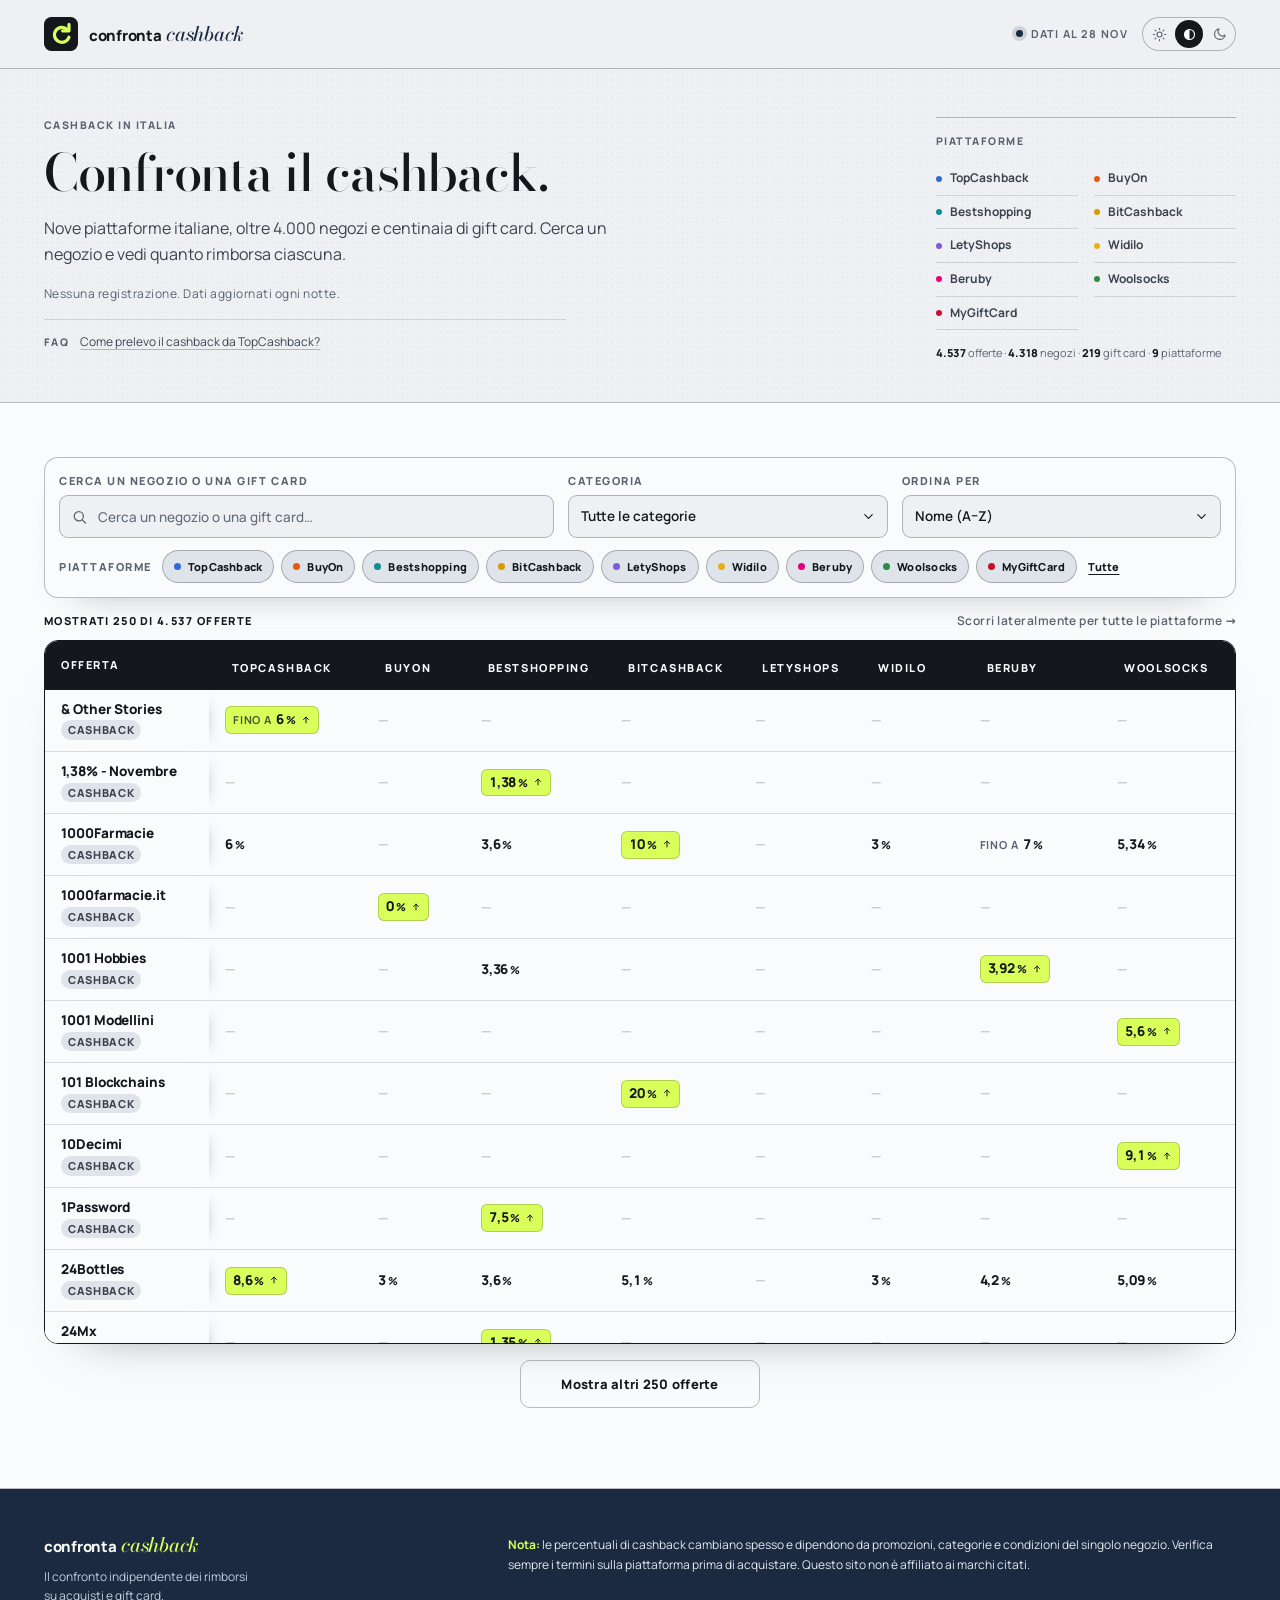
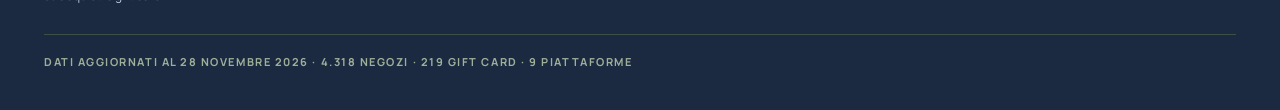
==== index.html @ 0b1a6384 "data 2026-11-28T02:37:10Z" ====
<!DOCTYPE html>
<html lang="it" data-type="software" data-motion="on">
<head>
  <meta charset="UTF-8" />
  <meta name="viewport" content="width=device-width, initial-scale=1" />
  <title>ConfrontaCashback — Confronta il cashback</title>
  <meta name="description" content="Confronta il cashback su acquisti e gift card tra 9 piattaforme italiane: oltre 4.000 negozi, dati aggiornati ogni notte." />
  <meta name="page-type" content="software" />
  <meta name="site-kind" content="software" />
  <meta name="theme-color" content="#eef0f4" media="(prefers-color-scheme: light)" />
  <meta name="theme-color" content="#0e1216" media="(prefers-color-scheme: dark)" />
  <link rel="icon" href="favicon.svg" type="image/svg+xml" />
  <link rel="preload" href="fonts/bodoni-normal-latin.woff2" as="font" type="font/woff2" crossorigin />
  <link rel="preload" href="fonts/manrope-latin.woff2" as="font" type="font/woff2" crossorigin />
  <script src="theme.js?v=20261122"></script>
  <link rel="stylesheet" href="style.css?v=20261124f" />
</head>
<body>
  <a class="skip" href="#tabella">Salta alla tabella</a>

  <header class="topbar" id="topbar">
    <div class="wrap topbar-inner">
      <a class="brand" href="./" aria-label="ConfrontaCashback, home">
        <span class="brand-mark" aria-hidden="true">
          <svg viewBox="0 0 64 64" fill="none">
            <rect width="64" height="64" rx="14" fill="currentColor"/>
            <path d="M44 24a14 14 0 1 0 3 14" stroke="#D9FF5A" stroke-width="6" stroke-linecap="round"/>
            <path d="M47 14v12H35" stroke="#D9FF5A" stroke-width="6" stroke-linecap="round" stroke-linejoin="round"/>
          </svg>
        </span>
        <span class="brand-text"><span>confronta</span><strong>cashback</strong></span>
      </a>
      <div class="topbar-right">
        <p class="topbar-meta"><span class="live-dot" aria-hidden="true"></span><span id="updated">dati live</span></p>
        <div class="theme-switch" role="group" aria-label="Tema">
          <button type="button" class="theme-btn" data-theme-choice="light" aria-label="Tema chiaro" aria-pressed="false" title="Tema chiaro">
            <svg viewBox="0 0 24 24" aria-hidden="true"><circle cx="12" cy="12" r="4" fill="none" stroke="currentColor" stroke-width="1.8"/><path d="M12 2v2M12 20v2M4.9 4.9l1.4 1.4M17.7 17.7l1.4 1.4M2 12h2M20 12h2M4.9 19.1l1.4-1.4M17.7 6.3l1.4-1.4" fill="none" stroke="currentColor" stroke-width="1.8" stroke-linecap="round"/></svg>
          </button>
          <button type="button" class="theme-btn" data-theme-choice="system" aria-label="Tema di sistema" aria-pressed="true" title="Segui il sistema">
            <svg viewBox="0 0 24 24" aria-hidden="true"><circle cx="12" cy="12" r="8" fill="none" stroke="currentColor" stroke-width="1.8"/><path d="M12 4a8 8 0 0 0 0 16z" fill="currentColor"/></svg>
          </button>
          <button type="button" class="theme-btn" data-theme-choice="dark" aria-label="Tema scuro" aria-pressed="false" title="Tema scuro">
            <svg viewBox="0 0 24 24" aria-hidden="true"><path d="M21 12.8A8.5 8.5 0 1 1 11.2 3a7 7 0 0 0 9.8 9.8z" fill="none" stroke="currentColor" stroke-width="1.8" stroke-linejoin="round"/></svg>
          </button>
        </div>
      </div>
    </div>
  </header>

  <main>
    <section class="hero hero-compact wrap">
      <div class="hero-copy">
        <p class="hero-kicker">Cashback in Italia</p>
        <h1>Confronta il cashback.</h1>
        <p class="lede">
          Nove piattaforme italiane, oltre 4.000 negozi e centinaia di gift card.
          Cerca un negozio e vedi quanto rimborsa ciascuna.
        </p>
        <p class="hero-note">Nessuna registrazione. Dati aggiornati ogni notte.</p>
        <p class="hero-faq">
          <a class="hero-faq-label" href="faq.html">FAQ</a>
          <a class="hero-faq-question" id="faq-question" href="faq.html#topcashback">Come prelevo il cashback da TopCashback?</a>
        </p>
      </div>

      <aside class="hero-platforms" aria-label="Piattaforme confrontate">
        <p class="hero-kicker">Piattaforme</p>
        <ul id="hero-platforms"></ul>
        <p class="hero-data" id="hero-data"></p>
      </aside>
    </section>

    <section class="table-section" id="tabella">
      <div class="wrap">
        <div class="toolbar" id="toolbar">
          <div class="field field-search">
            <label for="q">Cerca un negozio o una gift card</label>
            <div class="input-wrap">
              <svg viewBox="0 0 24 24" aria-hidden="true"><circle cx="11" cy="11" r="6.5" fill="none" stroke="currentColor" stroke-width="1.8"/><path d="M16 16l4.5 4.5" fill="none" stroke="currentColor" stroke-width="1.8" stroke-linecap="round"/></svg>
              <input id="q" type="search" placeholder="Cerca un negozio o una gift card…" autocomplete="off" spellcheck="false" />
            </div>
          </div>
          <div class="field">
            <label for="category">Categoria</label>
            <select id="category"><option value="">Tutte le categorie</option></select>
          </div>
          <div class="field">
            <label for="sort">Ordina per</label>
            <select id="sort">
              <option value="name">Nome (A–Z)</option>
              <option value="best-desc">Cashback più alto</option>
              <option value="best-asc">Cashback più basso</option>
              <option value="count">Più piattaforme</option>
            </select>
          </div>
          <div class="platforms">
            <span class="field-label">Piattaforme</span>
            <div id="platform-toggles" class="chips"></div>
          </div>
        </div>

        <div class="mobile-table-control" id="mobile-table-control" hidden>
          <p class="mobile-table-hint" id="mobile-table-hint">Cerca un negozio per vedere i risultati.</p>
          <button type="button" class="table-toggle" id="table-toggle" aria-expanded="false" aria-controls="table-panel">Mostra tutte le offerte</button>
        </div>

        <div class="result-bar">
          <p id="count" aria-live="polite"></p>
          <p class="result-hint" id="result-hint"><span class="click-hint">Clicca una percentuale per aprire l'offerta sulla piattaforma.</span><span class="scroll-hint">Scorri lateralmente per tutte le piattaforme →</span></p>
        </div>

        <div class="table-panel" id="table-panel">
          <table id="table">
            <caption class="sr-only">Confronto del cashback su acquisti e gift card</caption>
            <thead id="thead"></thead>
            <tbody id="tbody"></tbody>
          </table>
          <p id="empty" class="empty" hidden>Nessuna offerta trovata. Prova a cambiare ricerca o categoria.</p>
        </div>
        <div id="load-more-wrap" class="load-more-wrap" hidden>
          <button type="button" class="btn btn-ghost" id="load-more">Mostra altri</button>
        </div>
      </div>
    </section>
  </main>

  <footer class="site-footer">
    <div class="wrap footer-inner">
      <div class="footer-brand">
        <span class="brand-text"><span>confronta</span><strong>cashback</strong></span>
        <p>Il confronto indipendente dei rimborsi su acquisti e gift card.</p>
      </div>
      <p class="footer-note">
        <strong>Nota:</strong> le percentuali di cashback cambiano spesso e dipendono da promozioni,
        categorie e condizioni del singolo negozio. Verifica sempre i termini sulla piattaforma
        prima di acquistare. Questo sito non è affiliato ai marchi citati.
      </p>
      <p id="generated" class="footer-meta"></p>
    </div>
  </footer>

  <script src="data.js" onerror="window.__noDataJs=true"></script>
  <script src="app.js?v=20261124h"></script>
  <!-- Cloudflare Web Analytics --><script type='module' src='https://static.cloudflareinsights.com/beacon.min.js' data-cf-beacon='{"token": "85495067e95d4c76977c3bfecfad4ef0"}'></script><!-- End Cloudflare Web Analytics -->
</body>
</html>
---- style.css ----
/* ---------------------------------------------------------------
   ConfrontaCashback — "ledger" visual system
   Sage ledger paper, didone editorial serif, lime money signal.
   --------------------------------------------------------------- */

@font-face {
  font-family: "Bodoni Moda";
  font-style: normal;
  font-weight: 400 900;
  font-display: swap;
  src: url("fonts/bodoni-normal-latin.woff2") format("woff2");
  unicode-range: U+0000-00FF, U+0131, U+0152-0153, U+02BB-02BC, U+02C6, U+02DA,
    U+02DC, U+0304, U+0308, U+0329, U+2000-206F, U+20AC, U+2122, U+2191, U+2193,
    U+2212, U+2215, U+FEFF, U+FFFD;
}
@font-face {
  font-family: "Bodoni Moda";
  font-style: normal;
  font-weight: 400 900;
  font-display: swap;
  src: url("fonts/bodoni-normal-latin-ext.woff2") format("woff2");
  unicode-range: U+0100-02BA, U+02BD-02C5, U+02C7-02CC, U+02CE-02D7, U+02DD-02FF,
    U+0304, U+0308, U+0329, U+1D00-1DBF, U+1E00-1E9F, U+1EF2-1EFF, U+2020,
    U+20A0-20AB, U+20AD-20C4, U+2113, U+2C60-2C7F, U+A720-A7FF;
}
@font-face {
  font-family: "Bodoni Moda";
  font-style: italic;
  font-weight: 400 900;
  font-display: swap;
  src: url("fonts/bodoni-italic-latin.woff2") format("woff2");
  unicode-range: U+0000-00FF, U+0131, U+0152-0153, U+02BB-02BC, U+02C6, U+02DA,
    U+02DC, U+0304, U+0308, U+0329, U+2000-206F, U+20AC, U+2122, U+2191, U+2193,
    U+2212, U+2215, U+FEFF, U+FFFD;
}
@font-face {
  font-family: "Bodoni Moda";
  font-style: italic;
  font-weight: 400 900;
  font-display: swap;
  src: url("fonts/bodoni-italic-latin-ext.woff2") format("woff2");
  unicode-range: U+0100-02BA, U+02BD-02C5, U+02C7-02CC, U+02CE-02D7, U+02DD-02FF,
    U+0304, U+0308, U+0329, U+1D00-1DBF, U+1E00-1E9F, U+1EF2-1EFF, U+2020,
    U+20A0-20AB, U+20AD-20C4, U+2113, U+2C60-2C7F, U+A720-A7FF;
}
@font-face {
  font-family: "Manrope";
  font-style: normal;
  font-weight: 400 800;
  font-display: swap;
  src: url("fonts/manrope-latin.woff2") format("woff2");
  unicode-range: U+0000-00FF, U+0131, U+0152-0153, U+02BB-02BC, U+02C6, U+02DA,
    U+02DC, U+0304, U+0308, U+0329, U+2000-206F, U+20AC, U+2122, U+2191, U+2193,
    U+2212, U+2215, U+FEFF, U+FFFD;
}
@font-face {
  font-family: "Manrope";
  font-style: normal;
  font-weight: 400 800;
  font-display: swap;
  src: url("fonts/manrope-latin-ext.woff2") format("woff2");
  unicode-range: U+0100-02BA, U+02BD-02C5, U+02C7-02CC, U+02CE-02D7, U+02DD-02FF,
    U+0304, U+0308, U+0329, U+1D00-1DBF, U+1E00-1E9F, U+1EF2-1EFF, U+2020,
    U+20A0-20AB, U+20AD-20C4, U+2113, U+2C60-2C7F, U+A720-A7FF;
}

:root {
  color-scheme: light;
  --paper: #eef0f4;
  --paper-2: #fafbfd;
  --paper-3: #dfe3ea;
  --ink: #14171c;
  --ink-2: #3d434d;
  --muted: #5b626e;
  --line: rgba(20, 23, 28, 0.14);
  --line-strong: rgba(20, 23, 28, 0.28);
  --deep: #1b2a41;
  --lime: #d9ff5a;
  --on-lime: #14171c;
  --radius: 14px;
  --header-h: 68px;
  --shadow-soft: 0 1px 0 rgba(20, 23, 28, 0.04), 0 18px 40px -28px rgba(20, 23, 28, 0.5);
  --sans: "Manrope", ui-sans-serif, system-ui, -apple-system, "Segoe UI", sans-serif;
  --serif: "Bodoni Moda", ui-serif, Georgia, "Times New Roman", serif;
  --topbar-bg: #eef0f4;
  --toolbar-bg: rgba(250, 251, 253, 0.94);
  --footer-bg: #1b2a41;
  --footer-ink: #f7faf1;
  --thead-bg: #14171c;
  --thead-ink: #fafbfd;
  --btn-bg: #14171c;
  --btn-ink: #fafbfd;
  --btn-hover-bg: #123d2c;
  --active-bg: #14171c;
  --active-ink: #fafbfd;
  --row-hover: #f1f4f9;
  --input-focus-bg: #ffffff;
  --placeholder: #646b78;
  --scroll-thumb: rgba(20, 23, 28, 0.38);
  --dot-a: rgba(20, 23, 28, 0.05);
  --dot-b: rgba(255, 255, 255, 0.5);
  --none: rgba(20, 23, 28, 0.22);
  --panel-border: #14171c;
  --brand-mark-bg: #14171c;
  --select-arrow: url("data:image/svg+xml,%3Csvg xmlns='http://www.w3.org/2000/svg' viewBox='0 0 24 24' fill='none' stroke='%2314171c' stroke-width='1.8' stroke-linecap='round' stroke-linejoin='round'%3E%3Cpath d='M6 9l6 6 6-6'/%3E%3C/svg%3E");
}

[data-theme="dark"] {
  color-scheme: dark;
  --paper: #0e1216;
  --paper-2: #151a1f;
  --paper-3: #1c232a;
  --ink: #e9eef5;
  --ink-2: #c2cad5;
  --muted: #98a2b0;
  --line: rgba(233, 238, 245, 0.14);
  --line-strong: rgba(233, 238, 245, 0.26);
  --deep: #e9eef5;
  --shadow-soft: 0 1px 0 rgba(0, 0, 0, 0.25), 0 18px 40px -28px rgba(0, 0, 0, 0.85);
  --topbar-bg: #0e1216;
  --toolbar-bg: rgba(21, 26, 31, 0.94);
  --footer-bg: #090c0f;
  --footer-ink: #eef2f7;
  --thead-bg: #090d11;
  --thead-ink: #e9eef5;
  --btn-bg: #d9ff5a;
  --btn-ink: #14171c;
  --btn-hover-bg: #c9f23a;
  --active-bg: #2a343f;
  --active-ink: #e9eef5;
  --row-hover: #1d242b;
  --input-focus-bg: #11161b;
  --placeholder: #8b95a5;
  --scroll-thumb: rgba(233, 238, 245, 0.35);
  --dot-a: rgba(233, 238, 245, 0.045);
  --dot-b: rgba(255, 255, 255, 0.015);
  --none: rgba(233, 238, 245, 0.22);
  --panel-border: rgba(233, 238, 245, 0.22);
  --brand-mark-bg: #202a35;
  --select-arrow: url("data:image/svg+xml,%3Csvg xmlns='http://www.w3.org/2000/svg' viewBox='0 0 24 24' fill='none' stroke='%23e9eef5' stroke-width='1.8' stroke-linecap='round' stroke-linejoin='round'%3E%3Cpath d='M6 9l6 6 6-6'/%3E%3C/svg%3E");
}

*,
*::before,
*::after { box-sizing: border-box; }

html {
  scroll-behavior: smooth;
  text-size-adjust: 100%;
  -webkit-text-size-adjust: 100%;
}

body {
  margin: 0;
  font-family: var(--sans);
  font-size: 15px;
  line-height: 1.55;
  color: var(--ink);
  background-color: var(--paper);
  background-image:
    radial-gradient(var(--dot-a) 0.6px, transparent 0.7px),
    radial-gradient(var(--dot-b) 0.6px, transparent 0.7px);
  background-size: 5px 5px, 7px 7px;
  background-position: 0 0, 3px 3px;
  -webkit-font-smoothing: antialiased;
}

h1, h2, h3 { margin: 0; font-weight: 600; }
p { margin: 0; }
a { color: inherit; }
button, input, select { font: inherit; }
a, button, input, select, label { touch-action: manipulation; }

.wrap { width: 100%; max-width: 1240px; margin: 0 auto; padding: 0 24px; }

.sr-only {
  position: absolute; width: 1px; height: 1px; padding: 0; margin: -1px;
  overflow: hidden; clip: rect(0, 0, 0, 0); white-space: nowrap; border: 0;
}

::selection { background: var(--lime); color: var(--ink); }

:focus-visible {
  outline: 2px solid var(--ink);
  outline-offset: 3px;
}

.skip {
  position: fixed; top: 10px; left: 10px; z-index: 200;
  transform: translateY(-160%);
  background: var(--ink); color: var(--paper-2);
  padding: 10px 16px; border-radius: 8px;
  font-size: 13px; font-weight: 700; text-decoration: none;
  transition: transform 160ms ease-out;
}
.skip:focus { transform: translateY(0); }

/* ------------------------------- topbar ------------------------------- */

.topbar {
  position: sticky; top: 0; z-index: 60;
  background: var(--topbar-bg);
  border-bottom: 1px solid var(--line-strong);
  transition: box-shadow 220ms ease-out;
}
.topbar.is-stuck { box-shadow: 0 14px 34px -26px rgba(0, 0, 0, 0.55); }

.topbar-inner {
  display: flex; align-items: center; justify-content: space-between;
  gap: 24px; height: var(--header-h);
}

.brand { display: inline-flex; align-items: center; gap: 11px; text-decoration: none; }
.brand-mark { width: 34px; height: 34px; color: var(--brand-mark-bg); flex: none; }
.brand-mark svg { display: block; width: 100%; height: 100%; }
.brand-text {
  display: inline-flex; align-items: baseline; gap: 5px;
  line-height: 1; letter-spacing: -0.02em;
}
.brand-text span { font-size: 15px; font-weight: 800; }
.brand-text strong { font-family: var(--serif); font-size: 20px; font-weight: 500; font-style: italic; color: var(--deep); }

.topbar-right { display: flex; align-items: center; gap: 14px; }

.topbar-meta {
  display: inline-flex; align-items: center; gap: 8px;
  font-size: 11px; font-weight: 700; letter-spacing: 0.12em; text-transform: uppercase;
  color: var(--muted); white-space: nowrap;
}
.live-dot {
  width: 7px; height: 7px; border-radius: 50%;
  background: var(--deep);
  box-shadow: 0 0 0 4px var(--line);
}

.theme-switch {
  display: inline-flex; gap: 2px; padding: 2px;
  background: var(--paper);
  border: 1px solid var(--line-strong);
  border-radius: 999px;
}
.theme-btn {
  width: 28px; height: 28px; padding: 0;
  display: grid; place-items: center;
  border: 0; border-radius: 50%;
  background: transparent; color: var(--muted);
  cursor: pointer;
  transition: background-color 140ms ease-out, color 140ms ease-out;
}
.theme-btn svg { width: 15px; height: 15px; }
.theme-btn:hover { color: var(--ink); }
.theme-btn.is-active { background: var(--active-bg); color: var(--active-ink); }
.theme-btn:focus-visible { outline: 2px solid var(--ink); outline-offset: 2px; }

/* -------------------------------- hero -------------------------------- */

.hero {
  display: grid; grid-template-columns: minmax(0, 1.18fr) minmax(0, 0.82fr);
  gap: 56px; align-items: start;
  padding-top: 78px; padding-bottom: 54px;
}

.hero-copy > * { animation: rise 700ms cubic-bezier(0.16, 1, 0.3, 1) both; }
.hero-copy > *:nth-child(2) { animation-delay: 70ms; }
.hero-copy > *:nth-child(3) { animation-delay: 140ms; }
.hero-copy > *:nth-child(4) { animation-delay: 210ms; }

.hero h1 {
  font-family: var(--serif);
  font-size: clamp(42px, 5vw, 72px);
  font-weight: 500;
  font-variation-settings: "opsz" 96;
  line-height: 0.96;
  letter-spacing: -0.03em;
  text-wrap: balance;
}
.h1-accent {
  color: var(--on-lime);
  background: linear-gradient(transparent 64%, var(--lime) 64%, var(--lime) 94%, transparent 94%);
  padding: 0 0.05em;
}
[data-theme="dark"] .h1-accent {
  background: none;
  color: var(--lime);
  padding: 0;
}

.lede {
  max-width: 54ch; margin-top: 26px;
  font-size: 17px; line-height: 1.6; color: var(--ink-2);
}

.hero-actions { display: flex; flex-wrap: wrap; gap: 12px; margin-top: 30px; }

.btn {
  display: inline-flex; align-items: center; justify-content: center; gap: 10px;
  height: 48px; padding: 0 22px; border-radius: 10px;
  border: 1px solid transparent;
  font-size: 13px; font-weight: 800; letter-spacing: 0.02em;
  text-decoration: none; cursor: pointer;
  transition: transform 160ms ease-out, background-color 160ms ease-out,
    border-color 160ms ease-out, box-shadow 160ms ease-out;
}
.btn svg { width: 18px; height: 18px; }
.btn-primary {
  background: var(--btn-bg); color: var(--btn-ink); border-color: var(--btn-bg);
  box-shadow: 0 10px 24px -16px rgba(0, 0, 0, 0.5);
}
.btn-primary:hover { background: var(--btn-hover-bg); border-color: var(--btn-hover-bg); transform: translateY(-1px); }
.btn-ghost { background: transparent; color: var(--ink); border-color: var(--line-strong); }
.btn-ghost:hover { background: var(--paper-2); border-color: var(--ink); }

.hero-note {
  margin-top: 18px; font-size: 12px; letter-spacing: 0.04em;
  color: var(--muted);
}
/* receipt */
.receipt {
  position: relative;
  justify-self: end;
  width: 100%; max-width: 430px;
  padding: 22px 22px 18px;
  background: var(--paper-2);
  border: 1px solid var(--ink);
  border-radius: 3px;
  box-shadow: 12px 14px 0 rgba(27, 42, 65, 0.10), var(--shadow-soft);
  transform: rotate(-1.3deg);
  transition: transform 420ms cubic-bezier(0.16, 1, 0.3, 1), box-shadow 420ms ease-out;
  animation: rise 700ms 260ms cubic-bezier(0.16, 1, 0.3, 1) both;
}
.receipt:hover { transform: rotate(0deg); box-shadow: 12px 14px 0 rgba(27, 42, 65, 0.07), var(--shadow-soft); }
.receipt::before,
.receipt::after {
  content: ""; position: absolute; bottom: 46px; width: 13px; height: 13px;
  background: var(--paper); border: 1px solid var(--ink); border-radius: 50%;
}
.receipt::before { left: -7px; }
.receipt::after { right: -7px; }

.receipt-top {
  display: flex; justify-content: space-between; gap: 12px;
  padding-bottom: 10px; margin-bottom: 4px;
  border-bottom: 2px solid var(--ink);
  font-size: 11px; font-weight: 800; letter-spacing: 0.17em; text-transform: uppercase;
  color: var(--ink-2);
}

.top-offers { list-style: none; margin: 0; padding: 0; }
.top-offers li {
  display: grid; grid-template-columns: 24px minmax(0, 1fr) auto;
  align-items: center; gap: 10px;
  padding: 11px 0;
  border-bottom: 1px dashed var(--line-strong);
}
.top-offers li:last-child { border-bottom: 0; }
.off-rank {
  font-family: var(--serif); font-style: italic; font-size: 16px;
  color: var(--deep); line-height: 1;
}
.off-name {
  display: block; font-size: 13px; font-weight: 800; line-height: 1.25;
  overflow: hidden; text-overflow: ellipsis; white-space: nowrap;
}
.off-platform {
  display: flex; align-items: center; gap: 5px; margin-top: 2px;
  font-size: 11px; font-weight: 700; letter-spacing: 0.1em; text-transform: uppercase;
  color: var(--muted);
}
.off-platform .pdot { width: 6px; height: 6px; }
.off-rate {
  display: block; justify-self: end; text-align: right;
  font-family: var(--serif); font-size: 27px; font-weight: 500;
  line-height: 1; letter-spacing: -0.02em; white-space: nowrap;
  font-variant-numeric: tabular-nums;
}
.off-rate .off-up {
  display: block; margin-bottom: 2px;
  font-family: var(--sans); font-size: 11px; font-weight: 800;
  letter-spacing: 0.12em; text-transform: uppercase; color: var(--muted);
}
.top-offers li:first-child .off-rate {
  background: var(--lime); color: var(--on-lime);
  padding: 3px 8px 4px; border-radius: 5px;
  box-shadow: inset 0 0 0 1px rgba(20, 23, 28, 0.16);
}

.receipt-foot {
  display: flex; justify-content: space-between; gap: 10px;
  margin-top: 8px; padding-top: 11px;
  border-top: 1px dashed var(--line-strong);
  font-size: 11px; font-weight: 700; letter-spacing: 0.12em; text-transform: uppercase;
  color: var(--muted);
}

/* ------------------------------- ticker ------------------------------- */

.ticker {
  overflow: hidden;
  border-top: 1px solid var(--on-lime);
  border-bottom: 1px solid var(--on-lime);
  background: var(--lime);
  color: var(--on-lime);
}
.ticker-track {
  display: flex; align-items: center; width: max-content;
  padding: 9px 0;
  animation: ticker 58s linear infinite;
}
.ticker:hover .ticker-track { animation-play-state: paused; }
.tick {
  display: inline-flex; align-items: baseline; gap: 7px;
  padding: 0 22px;
  font-size: 11px; font-weight: 800; letter-spacing: 0.09em; text-transform: uppercase;
  white-space: nowrap;
}
.tick::after {
  content: ""; width: 5px; height: 5px; margin-left: 22px;
  background: var(--on-lime); transform: rotate(45deg) translateY(-1px);
}
.tick b { font-family: var(--serif); font-size: 14px; font-weight: 600; letter-spacing: 0; text-transform: none; }

/* -------------------------------- stats ------------------------------- */

.stats {
  display: grid; grid-template-columns: repeat(4, minmax(0, 1fr));
  margin-top: 0; padding-top: 26px; padding-bottom: 26px;
}
.stat { padding: 0 26px; border-left: 1px solid var(--line-strong); }
.stat:first-child { padding-left: 0; border-left: 0; }
.stat b {
  display: block;
  font-family: var(--serif); font-size: clamp(32px, 3.4vw, 46px);
  font-weight: 450; line-height: 1; letter-spacing: -0.03em;
  font-variant-numeric: tabular-nums;
}
.stat span {
  display: block; margin-top: 7px;
  font-size: 11px; font-weight: 800; letter-spacing: 0.14em; text-transform: uppercase;
  color: var(--muted);
}

/* --------------------------------- how -------------------------------- */

.how {
  padding-top: 44px; padding-bottom: 74px;
  border-top: 1px solid var(--ink);
}
.steps {
  list-style: none; margin: 0; padding: 0;
  display: grid; grid-template-columns: repeat(3, minmax(0, 1fr)); gap: 34px;
}
.steps li { padding-top: 18px; border-top: 1px solid var(--line-strong); }
.step-num {
  display: block; margin-bottom: 14px;
  font-family: var(--serif); font-style: italic; font-size: 38px;
  font-weight: 400; line-height: 1; color: var(--deep);
  font-variant-numeric: tabular-nums;
}
.steps h3 { font-size: 17px; font-weight: 800; letter-spacing: -0.01em; }
.steps p { margin-top: 6px; max-width: 34ch; font-size: 13.5px; color: var(--muted); }

/* ----------------------------- table section -------------------------- */

.table-section {
  padding: 54px 0 80px;
  background: var(--paper-2);
  border-top: 1px solid var(--line-strong);
  border-bottom: 1px solid var(--line-strong);
}

.giftcard-note {
  margin: 0 0 16px;
  padding: 11px 14px;
  background: var(--paper-3);
  border: 1px solid var(--line-strong);
  border-radius: 10px;
  font-size: 12px; line-height: 1.55; color: var(--ink-2);
}
.giftcard-note strong { color: var(--ink); }

/* toolbar */
.toolbar {
  display: grid;
  grid-template-columns: minmax(0, 1.55fr) minmax(0, 1fr) minmax(0, 1fr);
  grid-template-areas:
    "search category sort"
    "platforms platforms platforms";
  gap: 12px 14px;
  padding: 14px;
  background: var(--toolbar-bg);
  border: 1px solid var(--line-strong);
  border-radius: var(--radius);
  box-shadow: 0 18px 40px -32px rgba(0, 0, 0, 0.45);
}

.field { display: flex; flex-direction: column; gap: 6px; min-width: 0; }
.field-search { grid-area: search; }
.field:nth-of-type(2) { grid-area: category; }
.field:nth-of-type(3) { grid-area: sort; }
.field label,
.field-label {
  font-size: 11px; font-weight: 800; letter-spacing: 0.14em; text-transform: uppercase;
  color: var(--muted);
}

.input-wrap { position: relative; }
.input-wrap svg {
  position: absolute; left: 12px; top: 50%; transform: translateY(-50%);
  width: 17px; height: 17px; color: var(--muted); pointer-events: none;
}
.field .input-wrap input { padding-left: 38px; }

.field input,
.field select {
  width: 100%; height: 43px; padding: 0 12px;
  color: var(--ink);
  background: var(--paper);
  border: 1px solid var(--line-strong);
  border-radius: 9px;
  font-size: 13.5px; font-weight: 600;
  transition: border-color 140ms ease-out, box-shadow 140ms ease-out, background-color 140ms ease-out;
}
.field input::placeholder { color: var(--placeholder); font-weight: 500; }
.field input:hover,
.field select:hover { border-color: var(--ink); }
.field input:focus,
.field select:focus {
  outline: none; border-color: var(--ink); background: var(--input-focus-bg);
  box-shadow: 0 0 0 3px var(--lime);
}
.field select {
  appearance: none;
  background-image: var(--select-arrow);
  background-repeat: no-repeat;
  background-position: right 11px center;
  background-size: 15px;
  padding-right: 33px;
  cursor: pointer;
}

.platforms {
  grid-area: platforms;
  display: flex; align-items: center; flex-wrap: wrap; gap: 10px;
  min-width: 0;
}
.chips { display: flex; flex-wrap: wrap; gap: 7px; }
.chip {
  display: inline-flex; align-items: center; gap: 7px;
  padding: 7px 11px;
  border: 1px solid var(--line-strong); border-radius: 999px;
  background: transparent; color: var(--muted);
  font-size: 11px; font-weight: 800; letter-spacing: 0.02em;
  cursor: pointer; user-select: none;
  transition: background-color 140ms ease-out, color 140ms ease-out,
    border-color 140ms ease-out, opacity 140ms ease-out;
}
.chip input { position: absolute; opacity: 0; pointer-events: none; }
.chip .pdot { width: 7px; height: 7px; flex: none; }
.chip:hover { border-color: var(--ink); color: var(--ink); }
.chip:focus-within { outline: 2px solid var(--ink); outline-offset: 2px; }
.chip.is-off { opacity: 0.42; border-style: dashed; }
.chip.is-on { background: var(--active-bg); color: var(--active-ink); border-color: var(--active-bg); }

.pdot { display: inline-block; border-radius: 50%; background: var(--dot, var(--deep)); }

/* result bar */
.result-bar {
  display: flex; align-items: baseline; justify-content: space-between;
  gap: 18px; margin: 14px 0 9px;
  font-size: 11px; font-weight: 800; letter-spacing: 0.12em; text-transform: uppercase;
  color: var(--muted);
}
.result-bar #count { color: var(--ink); }
.result-hint { text-align: right; letter-spacing: 0.04em; text-transform: none; font-weight: 600; font-size: 12px; }

/* table panel */
.table-panel {
  max-height: calc(100vh - 196px);
  overflow: auto;
  background: var(--paper-2);
  border: 1px solid var(--panel-border);
  border-radius: var(--radius);
  box-shadow: 0 22px 50px -40px rgba(0, 0, 0, 0.55);
  scrollbar-width: thin;
  scrollbar-color: var(--scroll-thumb) transparent;
}
.table-panel::-webkit-scrollbar { width: 10px; height: 10px; }
.table-panel::-webkit-scrollbar-thumb {
  background: var(--scroll-thumb); border-radius: 999px;
  border: 2px solid var(--paper-2);
}
.table-panel::-webkit-scrollbar-track { background: transparent; }

table {
  width: 100%; min-width: 840px;
  border-collapse: separate; border-spacing: 0;
  font-size: 13.5px;
}

thead th {
  position: sticky; top: 0; z-index: 10;
  padding: 13px 16px;
  background: var(--thead-bg); color: var(--thead-ink);
  text-align: left; white-space: nowrap;
  font-size: 11px; font-weight: 800; letter-spacing: 0.14em; text-transform: uppercase;
  border-bottom: 1px solid var(--thead-bg);
}
thead th:first-child { width: 31%; }
thead th.platform a {
  display: inline-flex; align-items: center; gap: 7px;
  color: var(--thead-ink); text-decoration: none;
}
thead th.platform a:hover { text-decoration: underline; text-underline-offset: 3px; }

tbody td {
  padding: 11px 16px;
  border-bottom: 1px solid var(--line);
  vertical-align: middle;
}

.merchant-row { transition: background-color 120ms ease-out; }
.merchant-row:hover td { background: #f1f4f9; }

.m-name {
  display: block; font-size: 13.5px; font-weight: 800; letter-spacing: -0.005em;
  line-height: 1.25;
}
.m-meta { display: flex; align-items: center; flex-wrap: wrap; gap: 6px; margin-top: 3px; }
.m-cat { font-size: 11px; font-weight: 600; color: var(--muted); }
.kind-badge {
  display: inline-flex; align-items: center;
  padding: 2px 7px; border-radius: 999px;
  font-size: 11px; font-weight: 800; letter-spacing: 0.06em; text-transform: uppercase;
  line-height: 1.4;
}
.kind-purchase { background: var(--paper-3); color: var(--ink-2); }
.kind-gift { background: var(--lime); color: var(--on-lime); }

.group-row td {
  padding: 8px 16px;
  background: var(--paper-3);
  border-top: 1px solid var(--line-strong);
  border-bottom: 1px solid var(--line-strong);
  font-size: 11px; font-weight: 800; letter-spacing: 0.15em; text-transform: uppercase;
  color: var(--ink-2);
}
.group-name { display: inline-flex; align-items: center; gap: 8px; }
.group-name::before {
  content: ""; width: 6px; height: 6px; background: var(--deep);
  transform: rotate(45deg);
}
.group-count { float: right; color: var(--muted); letter-spacing: 0.08em; }

.rate-link { display: inline-flex; text-decoration: none; border-radius: 6px; }
.rate-link:hover .rate { text-decoration: underline; text-underline-offset: 2px; }

.rate {
  display: inline-flex; align-items: baseline; gap: 2px;
  padding: 3px 0;
  font-variant-numeric: tabular-nums; white-space: nowrap;
}
.rate .prefix {
  margin-right: 2px;
  font-size: 11px; font-weight: 700; letter-spacing: 0.08em; text-transform: uppercase;
  color: var(--muted);
}
.rate .num { font-size: 13.5px; font-weight: 800; letter-spacing: -0.01em; }
.rate .unit { font-size: 11px; font-weight: 700; }

.rate.is-best {
  padding: 3px 8px 4px;
  background: var(--lime); color: var(--on-lime);
  border-radius: 6px;
  box-shadow: inset 0 0 0 1px rgba(20, 23, 28, 0.2);
}
.rate.is-best .prefix { color: var(--on-lime); opacity: 0.72; }
.best-ico { width: 10px; height: 10px; margin-left: 3px; align-self: center; }

.cell-none .none { color: var(--none); font-weight: 700; }

.empty {
  padding: 56px 24px; text-align: center;
  font-size: 13px; color: var(--muted);
}

.load-more-wrap {
  display: flex; justify-content: center;
  margin-top: 16px;
}
.load-more-wrap[hidden] { display: none; }
#load-more { min-width: 240px; }

/* -------------------------------- footer ------------------------------ */

.site-footer {
  padding: 46px 0 40px;
  background: var(--footer-bg); color: var(--footer-ink);
}
.footer-inner {
  display: grid; grid-template-columns: minmax(0, 0.8fr) minmax(0, 1.4fr);
  gap: 20px 48px; align-items: start;
}
.footer-brand .brand-text span { color: var(--footer-ink); }
.footer-brand .brand-text strong { color: var(--lime); }
.footer-brand p { margin-top: 10px; max-width: 30ch; font-size: 12px; color: #c3cede; }
.footer-note { font-size: 12px; line-height: 1.65; color: #e2e8f0; }
.footer-note strong { color: var(--lime); }
.footer-meta {
  grid-column: 1 / -1; padding-top: 18px; margin-top: 8px;
  border-top: 1px solid rgba(217, 255, 90, 0.18);
  font-size: 11px; font-weight: 700; letter-spacing: 0.14em; text-transform: uppercase;
  color: #9fb09a;
}

/* ------------------------------- motion ------------------------------- */

@keyframes rise {
  from { opacity: 0; transform: translateY(14px); }
  to { opacity: 1; transform: translateY(0); }
}
@keyframes ticker {
  from { transform: translateX(0); }
  to { transform: translateX(-50%); }
}

/* Pinch-to-zoom: meno lavoro di rasterizzazione mentre le dita sono attive. */
.is-zooming .ticker-track { animation-play-state: paused; }
.is-zooming .receipt { transition: none; }

@media (pointer: coarse) {
  body { background-image: none; }
  .ticker-track { animation-duration: 90s; }
}

/* ------------------------------ responsive ---------------------------- */

@media (max-width: 1040px) {
  .hero { grid-template-columns: minmax(0, 1fr); gap: 40px; }
  .receipt { justify-self: start; max-width: 470px; transform: rotate(-0.8deg); }
}

@media (max-width: 880px) {
  .topnav { display: none; }
  .stats { grid-template-columns: repeat(2, minmax(0, 1fr)); row-gap: 22px; }
  .stat:nth-child(3) { padding-left: 0; border-left: 0; }
  .steps { grid-template-columns: minmax(0, 1fr); gap: 24px; }
  .toolbar {
    grid-template-columns: minmax(0, 1fr);
    grid-template-areas: "search" "category" "sort" "platforms";
  }
  .footer-inner { grid-template-columns: minmax(0, 1fr); }
}

@media (max-width: 760px) {
  .wrap { padding-left: 18px; padding-right: 18px; }
  .hero { padding-top: 48px; padding-bottom: 42px; }
  .hero h1 { font-size: clamp(42px, 12vw, 62px); }
  .lede { font-size: 15.5px; }
  .toolbar { position: static; }
  .result-hint { display: none; }
  .table-panel {
    max-height: none; overflow: visible;
    background: transparent; border: 0; box-shadow: none;
  }
  table { min-width: 0; display: block; }
  thead { display: none; }
  tbody { display: block; }

  .group-row { display: block; margin: 18px 0 8px; }
  .group-row td {
    display: block; background: transparent;
    border: 0; padding: 0 2px;
    font-size: 11px; color: var(--muted);
  }
  .group-name::before { background: var(--ink); }
  .group-count { float: none; margin-left: 8px; }

  .merchant-row {
    display: grid; grid-template-columns: 1fr;
    margin-bottom: 10px; padding: 4px 0 6px;
    background: var(--paper-2);
    border: 1px solid var(--line-strong);
    border-radius: 12px;
    box-shadow: 0 10px 24px -22px rgba(20, 23, 28, 0.8);
  }
  .merchant-row:hover td { background: transparent; }
  .merchant-row td {
    display: flex; align-items: center; justify-content: space-between;
    gap: 14px; padding: 6px 14px; border: 0;
    min-height: 34px;
  }
  .merchant-row td.merchant {
    display: block; padding: 12px 14px 9px;
    border-bottom: 1px dashed var(--line-strong);
    margin-bottom: 4px;
  }
  .m-name { font-size: 14.5px; }
  .m-meta { margin-top: 4px; }
  .merchant-row td.rate-cell::before {
    content: attr(data-label);
    font-size: 11px; font-weight: 800; letter-spacing: 0.12em; text-transform: uppercase;
    color: var(--muted);
  }
  .merchant-row td.cell-none { display: none; }
  .rate .num { font-size: 14px; }
  .rate.is-best { padding: 3px 9px 4px; }
}

@media (max-width: 520px) {
  .topbar-meta { display: none; }
  .brand-mark { width: 30px; height: 30px; }
  .brand-text span { font-size: 13px; }
  .brand-text strong { font-size: 18px; }
  .hero-actions { flex-direction: column; align-items: stretch; }
  .btn { width: 100%; }
  .receipt { transform: none; }
  .receipt:hover { transform: none; }
  .hero-note { max-width: 36ch; }
  .stat { padding: 0 16px; }
  .stat:not(:first-child):nth-child(odd) { border-left: 0; padding-left: 0; }
  .stat b { font-size: 32px; }
  .footer-note { font-size: 11.5px; }
}

@media (prefers-reduced-motion: reduce) {
  html { scroll-behavior: auto; }
  *, *::before, *::after {
    animation-duration: 0.01ms !important;
    animation-iteration-count: 1 !important;
    transition-duration: 0.01ms !important;
  }
  .ticker-track { animation: none; }
}

/* -------------------------------- FAQ page ----------------------------- */

.faq-page { padding-top: 46px; padding-bottom: 80px; }

.back-link {
  display: inline-flex; align-items: center; gap: 7px;
  margin-bottom: 30px;
  font-size: 11px; font-weight: 800; letter-spacing: 0.12em; text-transform: uppercase;
  color: var(--muted); text-decoration: none;
}
.back-link:hover { color: var(--ink); text-decoration: underline; text-underline-offset: 3px; }
.back-link:focus-visible { outline: 2px solid var(--ink); outline-offset: 3px; }

.faq-hero h1 {
  font-family: var(--serif);
  font-size: clamp(42px, 6vw, 88px);
  font-weight: 500;
  font-variation-settings: "opsz" 96;
  line-height: 0.94;
  letter-spacing: -0.035em;
  text-wrap: balance;
}
.faq-intro {
  max-width: 62ch; margin-top: 20px;
  font-size: 16px; line-height: 1.65; color: var(--ink-2);
}

.faq-grid {
  display: grid; grid-template-columns: repeat(2, minmax(0, 1fr));
  gap: 16px; margin-top: 40px;
}
.faq-card {
  display: flex; flex-direction: column; gap: 11px;
  padding: 20px;
  background: var(--paper-2);
  border: 1px solid var(--line-strong);
  border-radius: var(--radius);
  box-shadow: var(--shadow-soft);
}
.faq-card-head { display: flex; align-items: center; flex-wrap: wrap; gap: 9px; }
.faq-card-head .pdot { width: 9px; height: 9px; }
.faq-card-head h2 { font-size: 19px; font-weight: 800; letter-spacing: -0.01em; }
.faq-tag {
  margin-left: auto;
  padding: 4px 8px;
  background: var(--paper-3);
  border-radius: 999px;
  font-size: 11px; font-weight: 800; letter-spacing: 0.08em; text-transform: uppercase;
  color: var(--muted);
}
.faq-desc { font-size: 13px; line-height: 1.55; color: var(--muted); }

.faq-list { margin: 2px 0 0; display: grid; gap: 8px; }
.faq-list > div {
  display: grid; grid-template-columns: 104px minmax(0, 1fr); gap: 12px;
  padding-top: 8px;
  border-top: 1px solid var(--line);
}
.faq-list dt {
  font-size: 11px; font-weight: 800; letter-spacing: 0.1em; text-transform: uppercase;
  color: var(--muted); line-height: 1.5;
}
.faq-list dd { margin: 0; font-size: 13px; line-height: 1.5; color: var(--ink-2); }
.faq-list dd.faq-min {
  font-family: var(--serif); font-size: 21px; font-weight: 500;
  line-height: 1.1; letter-spacing: -0.01em; color: var(--ink);
}
.faq-note { font-size: 12px; line-height: 1.55; color: var(--muted); }
.faq-source {
  align-self: flex-start; margin-top: auto; padding-top: 6px;
  font-size: 11px; font-weight: 800; letter-spacing: 0.1em; text-transform: uppercase;
  color: var(--deep); text-decoration: underline; text-underline-offset: 3px;
}
.faq-source:hover { color: var(--ink); }
.faq-source:focus-visible { outline: 2px solid var(--ink); outline-offset: 3px; }

.faq-notes {
  margin-top: 40px; padding-top: 24px;
  border-top: 1px solid var(--ink);
}
.faq-notes h2 {
  font-family: var(--serif); font-size: clamp(28px, 3.4vw, 40px);
  font-weight: 480; letter-spacing: -0.03em; line-height: 1;
}
.faq-notes ul {
  list-style: none; margin: 18px 0 0; padding: 0;
  display: grid; grid-template-columns: repeat(2, minmax(0, 1fr)); gap: 12px 28px;
}
.faq-notes li { position: relative; padding-left: 16px; font-size: 13px; line-height: 1.55; color: var(--ink-2); }
.faq-notes li::before {
  content: ""; position: absolute; left: 0; top: 0.55em;
  width: 6px; height: 6px; background: var(--lime);
  box-shadow: inset 0 0 0 1px rgba(20, 23, 28, 0.2);
}
.faq-cta { display: flex; justify-content: center; margin-top: 36px; }

@media (max-width: 880px) {
  .faq-grid, .faq-notes ul { grid-template-columns: minmax(0, 1fr); }
  .faq-page { padding-top: 34px; }
}
@media (max-width: 520px) {
  .faq-card { padding: 16px; }
  .faq-list > div { grid-template-columns: minmax(0, 1fr); gap: 3px; }
  .faq-tag { margin-left: 0; }
  .faq-cta .btn { width: 100%; }
}


@media (min-width: 881px) {
  .faq-grid .faq-card:last-child {
    grid-column: 1 / -1;
    width: calc(50% - 8px);
    justify-self: center;
  }
}

/* ------------------------- 2026 visual polish ------------------------- */
/* Ticker: fade the edges instead of cutting words. */
.ticker {
  -webkit-mask-image: linear-gradient(90deg, transparent 0, #000 4%, #000 96%, transparent 100%);
  mask-image: linear-gradient(90deg, transparent 0, #000 4%, #000 96%, transparent 100%);
}

/* Press states, in addition to hover. */
.btn:active { transform: translateY(1px); }
.chip:active { transform: translateY(1px); }
.rate-link { transition: transform 140ms ease-out; }
.rate-link:hover { transform: translateY(-1px); }

/* Keep the merchant column visible while the 9-platform table scrolls. */
thead th:first-child {
  position: sticky; left: 0; z-index: 15;
  background: var(--thead-bg);
}
tbody tr:not(.group-row) td:first-child {
  position: sticky; left: 0; z-index: 4;
  background: var(--paper-2);
  box-shadow: 10px 0 16px -16px rgba(0, 0, 0, 0.45);
}
.merchant-row:hover td { background: var(--row-hover); }
.merchant-row:hover td:first-child { background: var(--row-hover); }

/* Let all nine platform columns fit on a 1440 screen. */
@media (min-width: 1300px) {
  table { font-size: 13px; }
  thead th { padding: 12px 9px; font-size: 10.5px; letter-spacing: 0.12em; }
  thead th:first-child { width: 24%; }
  tbody td { padding: 10px 9px; }
  .m-name { font-size: 13px; }
  .m-cat { font-size: 10.5px; }
  .rate .prefix { font-size: 10px; }
  .rate .num { font-size: 13px; }
  .rate .unit { font-size: 10.5px; }
}

/* At tablet widths the table scrolls: say so, and keep the click hint hidden. */
.scroll-hint { display: none; }
@media (min-width: 761px) and (max-width: 1299px) {
  .click-hint { display: none; }
  .scroll-hint { display: inline; }
}

/* Phone hero: avoid four ragged lines on a 390 screen. */
@media (max-width: 760px) {
  .hero h1 { font-size: clamp(34px, 9.8vw, 48px); line-height: 0.98; }
}

/* Compact, quieter hero: the table is the product, not the hero. */
.hero.hero-compact {
  grid-template-columns: minmax(0, 1fr) 300px;
  gap: 56px;
  padding-top: 48px;
  padding-bottom: 40px;
  align-items: start;
}
.hero-compact h1 {
  font-size: clamp(38px, 4vw, 52px);
  line-height: 1.02;
  letter-spacing: -0.025em;
  font-weight: 500;
}
.hero-kicker {
  margin: 0 0 13px;
  font-size: 10.5px; font-weight: 800; letter-spacing: 0.14em;
  text-transform: uppercase; color: var(--muted);
}
.hero-compact .lede {
  max-width: 58ch; margin-top: 18px;
  font-size: 16px; line-height: 1.58;
}
.hero-compact .hero-actions { margin-top: 22px; align-items: center; }
.link-quiet {
  padding: 10px 2px;
  font-size: 12px; font-weight: 800;
  color: var(--muted); text-decoration: none;
}
.link-quiet:hover { color: var(--ink); text-decoration: underline; text-underline-offset: 3px; }

.hero-platforms {
  border-top: 1px solid var(--line-strong);
  padding-top: 15px;
}
.hero-platforms ul {
  list-style: none; margin: 0; padding: 0;
  display: grid; grid-template-columns: 1fr 1fr; gap: 0 16px;
}
.hero-platforms li {
  display: flex; align-items: center; gap: 8px;
  padding: 7px 0; border-bottom: 1px solid var(--line);
  font-size: 12px; font-weight: 700; color: var(--ink-2);
}
.hero-platforms li .pdot { width: 6px; height: 6px; flex: none; }
.hero-data { margin: 14px 0 0; font-size: 11px; line-height: 1.65; color: var(--muted); }
.hero-data strong { color: var(--ink); font-weight: 800; }

/* Lighter active chips: a filter, not a wall of black pills. */
.chip { font-family: inherit; }
.chip.is-on {
  background: var(--paper-3);
  color: var(--ink);
  border-color: var(--line-strong);
}
.chip.is-on:hover { border-color: var(--ink); }
.chip-reset {
  padding: 7px 4px;
  border: 0; background: none;
  color: var(--muted); font-family: inherit;
  font-size: 11px; font-weight: 800; letter-spacing: 0.02em;
  text-decoration: underline; text-underline-offset: 3px;
  cursor: pointer;
}
.chip-reset:hover, .chip-reset.is-active { color: var(--ink); }

@media (max-width: 1040px) {
  .hero.hero-compact { grid-template-columns: minmax(0, 1fr); gap: 26px; }
}
@media (max-width: 760px) {
  .hero.hero-compact { padding-top: 34px; padding-bottom: 30px; }
  .hero.hero-compact h1 { font-size: clamp(32px, 9vw, 42px); }
  .hero-compact .lede { font-size: 15px; }
}
@media (max-width: 520px) {
  .hero-compact .hero-actions { flex-direction: column; align-items: stretch; }
  .hero-compact .link-quiet { text-align: center; padding: 7px 0; }
  .hero-platforms ul { grid-template-columns: 1fr 1fr; }
}

/* FAQ line under the hero copy, with a rotating question. */
.hero-faq {
  display: flex; flex-wrap: wrap; align-items: baseline; gap: 6px 11px;
  max-width: 58ch; margin: 15px 0 0; padding-top: 13px;
  border-top: 1px solid var(--line);
}
.hero-faq-label {
  font-size: 10.5px; font-weight: 800; letter-spacing: 0.14em;
  text-transform: uppercase; color: var(--muted); text-decoration: none;
}
.hero-faq-label:hover { color: var(--ink); }
.hero-faq-question {
  font-size: 12px; color: var(--ink-2);
  text-decoration: underline; text-underline-offset: 3px;
  text-decoration-color: var(--line-strong);
}
.hero-faq-question:hover { color: var(--ink); text-decoration-color: currentColor; }
.faq-card h2 { scroll-margin-top: 88px; }

/* Mobile table: compact platform chips instead of one full row per platform. */
@media (max-width: 760px) {
  .merchant-row {
    display: flex; flex-wrap: wrap; align-items: stretch;
    gap: 6px; padding: 10px 10px 12px;
  }
  .merchant-row td { border: 0; padding: 0; min-height: 0; }
  .merchant-row td.merchant {
    display: block; flex: 1 0 100%;
    padding: 2px 2px 9px; margin-bottom: 4px;
    border-bottom: 1px dashed var(--line-strong);
  }
  .merchant-row td.rate-cell {
    display: flex; flex: 1 1 calc(50% - 4px);
    align-items: center; justify-content: space-between;
    gap: 8px; min-width: 0;
    padding: 6px 8px;
    border: 1px solid var(--line);
    border-radius: 8px;
    background: var(--paper);
  }
  .merchant-row td.rate-cell::before {
    flex: 1 1 auto; min-width: 0;
    overflow: hidden; text-overflow: ellipsis; white-space: nowrap;
    font-size: 9.5px; font-weight: 800; letter-spacing: 0.08em;
    color: var(--muted);
  }
  .merchant-row td.rate-cell .rate { flex: none; }
  .merchant-row td.rate-cell .rate .num { font-size: 13px; }
  .merchant-row td.rate-cell .rate.is-best { padding: 2px 6px 3px; }
  .merchant-row td.cell-none { display: none; }
  .merchant-row:hover td { background: transparent; }
  .merchant-row:hover td.rate-cell { background: var(--paper); }
  .merchant-row .m-name { font-size: 14px; }
  .merchant-row .m-meta { margin-top: 3px; }
}

/* Mobile chips: keep platform names readable; abbreviate "fino a" as ≤. */
@media (max-width: 760px) {
  .merchant-row td.rate-cell { padding: 6px 7px; }
  .merchant-row td.rate-cell::before {
    font-size: 9px; letter-spacing: 0.04em;
  }
  .merchant-row td.rate-cell .rate .prefix {
    margin: 0; font-size: 0;
  }
  .merchant-row td.rate-cell .rate .prefix::after {
    content: "≤"; font-size: 10px; font-weight: 800; letter-spacing: 0;
  }
}

/* Mobile: search-first; the table is hidden until a search or explicit reveal. */
.mobile-table-control { display: none; }
.result-bar[hidden], .table-panel[hidden], .mobile-table-control[hidden] { display: none !important; }

@media (max-width: 760px) {
  .mobile-table-control {
    display: flex; flex-wrap: wrap; align-items: center;
    justify-content: space-between; gap: 10px 14px;
    margin: 12px 0 4px; padding: 10px 11px;
    border: 1px solid var(--line); border-radius: 10px;
    background: var(--paper);
  }
  .mobile-table-hint {
    flex: 1 1 170px; margin: 0;
    font-size: 12px; line-height: 1.4; color: var(--muted);
  }
  .table-toggle {
    flex: none; min-height: 44px; padding: 0 12px;
    border: 1px solid var(--line-strong); border-radius: 8px;
    background: var(--paper-2); color: var(--ink);
    font-family: inherit; font-size: 11px; font-weight: 800;
    cursor: pointer;
  }
  .table-toggle:hover { border-color: var(--ink); }
  .table-toggle:focus-visible { outline: 2px solid var(--ink); outline-offset: 2px; }
}

/* Mobile chips: make room for the longest platform name (TopCashback). */
@media (max-width: 760px) {
  .merchant-row td.rate-cell::before {
    font-size: 8.5px; letter-spacing: 0.01em;
  }
  .merchant-row td.rate-cell .best-ico { display: none; }
  .merchant-row td.rate-cell .rate { gap: 2px; }
}

/* Mobile chips v2: stacked label + rate, three per row where it fits. */
@media (max-width: 760px) {
  .merchant-row td.rate-cell {
    flex: 1 1 calc(33.333% - 4px);
    min-width: 88px; min-height: 48px;
    flex-direction: column; align-items: flex-start; justify-content: center;
    gap: 1px; padding: 6px 8px 7px;
  }
  .merchant-row td.rate-cell::before {
    flex: none; width: 100%;
    font-size: 8.5px; letter-spacing: 0.02em;
  }
  .merchant-row td.rate-cell .rate { gap: 2px; }
  .merchant-row td.rate-cell .rate .num { font-size: 13.5px; }
  .merchant-row td.rate-cell .rate.is-best { padding: 1px 5px 2px; margin-left: -2px; }
}

/* Very small phones: keep the topbar inside 320px. */
@media (max-width: 360px) {
  .wrap { padding: 0 18px; }
  .topbar-inner { gap: 10px; }
  .topbar-right { gap: 8px; }
  .theme-switch { padding: 1px; }
  .theme-btn { width: 26px; height: 26px; }
}

/* Touch: 44px targets for the platform filters on phones. */
@media (max-width: 760px) {
  .chip { min-height: 44px; padding: 9px 13px; }
  .chip-reset { min-height: 44px; padding: 9px 6px; }
}
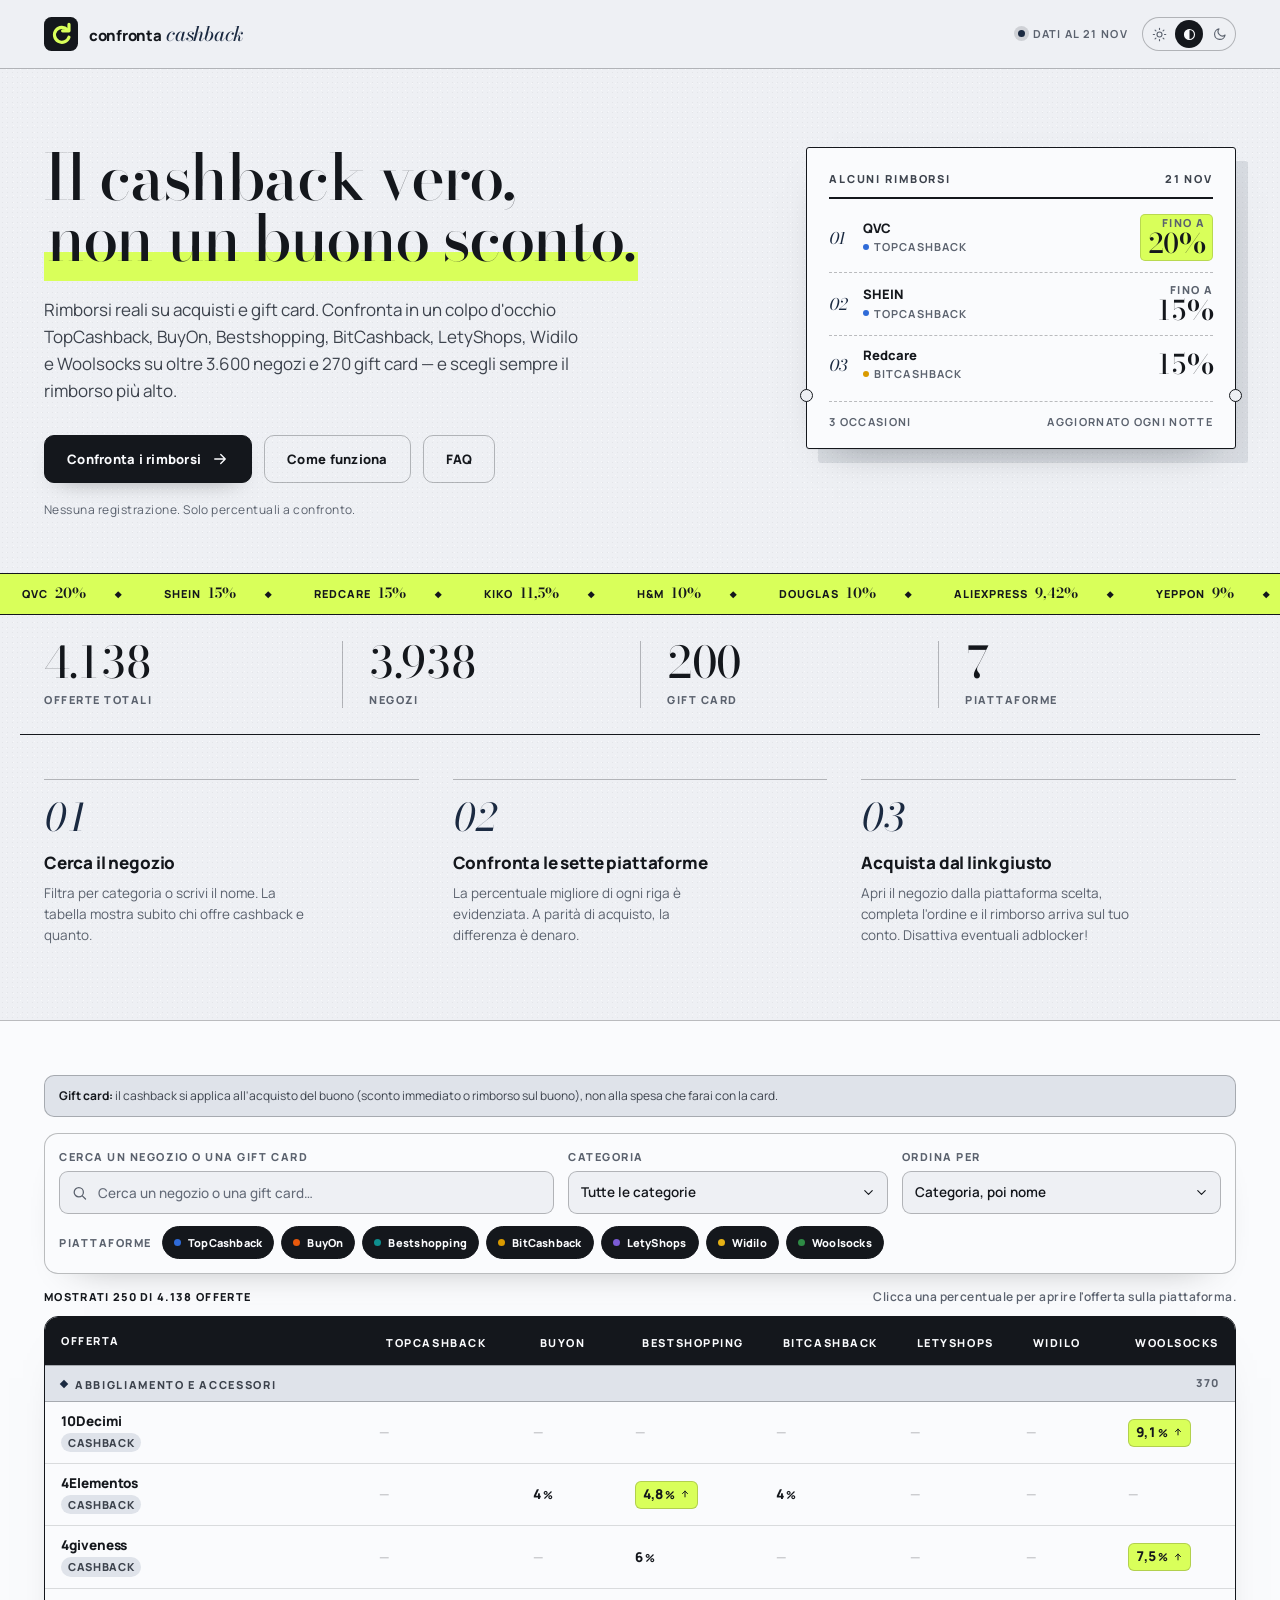
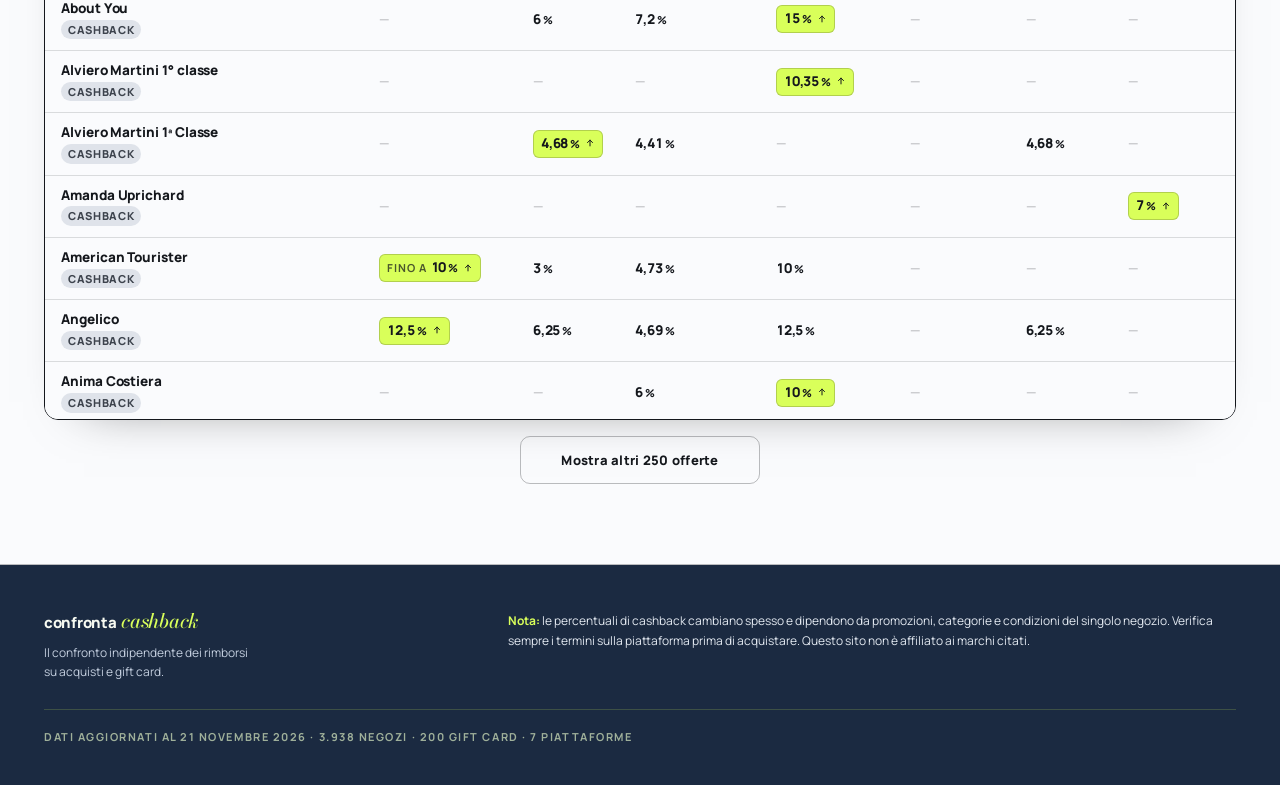
==== commit 10cd77b1: "data 2026-11-21T01:50:59Z" ====
--- a/index.html
+++ b/index.html
@@ -1,19 +1,17 @@
 <!DOCTYPE html>
-<html lang="it" data-type="software" data-motion="on">
+<html lang="it">
 <head>
   <meta charset="UTF-8" />
   <meta name="viewport" content="width=device-width, initial-scale=1" />
-  <title>ConfrontaCashback — Confronta il cashback</title>
-  <meta name="description" content="Confronta il cashback su acquisti e gift card tra 9 piattaforme italiane: oltre 4.000 negozi, dati aggiornati ogni notte." />
-  <meta name="page-type" content="software" />
-  <meta name="site-kind" content="software" />
+  <title>ConfrontaCashback — Il cashback vero, non un buono sconto</title>
+  <meta name="description" content="Confronta il cashback reale su acquisti e gift card di TopCashback, BuyOn, Bestshopping, BitCashback, LetyShops, Widilo e Woolsocks su oltre 3.600 negozi e 270 gift card." />
   <meta name="theme-color" content="#eef0f4" media="(prefers-color-scheme: light)" />
   <meta name="theme-color" content="#0e1216" media="(prefers-color-scheme: dark)" />
   <link rel="icon" href="favicon.svg" type="image/svg+xml" />
   <link rel="preload" href="fonts/bodoni-normal-latin.woff2" as="font" type="font/woff2" crossorigin />
   <link rel="preload" href="fonts/manrope-latin.woff2" as="font" type="font/woff2" crossorigin />
-  <script src="theme.js?v=20261122"></script>
-  <link rel="stylesheet" href="style.css?v=20261124f" />
+  <script src="theme.js?v=20261102b"></script>
+  <link rel="stylesheet" href="style.css?v=20261102b" />
 </head>
 <body>
   <a class="skip" href="#tabella">Salta alla tabella</a>
@@ -48,30 +46,72 @@
   </header>
 
   <main>
-    <section class="hero hero-compact wrap">
+    <section class="hero wrap">
       <div class="hero-copy">
-        <p class="hero-kicker">Cashback in Italia</p>
-        <h1>Confronta il cashback.</h1>
+        <h1>Il cashback vero,<br /><span class="h1-accent">non un buono sconto.</span></h1>
         <p class="lede">
-          Nove piattaforme italiane, oltre 4.000 negozi e centinaia di gift card.
-          Cerca un negozio e vedi quanto rimborsa ciascuna.
+          Rimborsi reali su acquisti e gift card. Confronta in un colpo d'occhio
+          TopCashback, BuyOn, Bestshopping, BitCashback, LetyShops, Widilo e Woolsocks
+          su oltre 3.600 negozi e 270 gift card — e scegli sempre il rimborso più alto.
         </p>
-        <p class="hero-note">Nessuna registrazione. Dati aggiornati ogni notte.</p>
-        <p class="hero-faq">
-          <a class="hero-faq-label" href="faq.html">FAQ</a>
-          <a class="hero-faq-question" id="faq-question" href="faq.html#topcashback">Come prelevo il cashback da TopCashback?</a>
-        </p>
+        <div class="hero-actions">
+          <a class="btn btn-primary" href="#tabella">
+            Confronta i rimborsi
+            <svg viewBox="0 0 24 24" aria-hidden="true"><path d="M5 12h14M13 6l6 6-6 6" fill="none" stroke="currentColor" stroke-width="1.8" stroke-linecap="round" stroke-linejoin="round"/></svg>
+          </a>
+          <a class="btn btn-ghost" href="#come-funziona">Come funziona</a>
+          <a class="btn btn-ghost" href="faq.html">FAQ</a>
+        </div>
+        <p class="hero-note">Nessuna registrazione. Solo percentuali a confronto.</p>
       </div>
 
-      <aside class="hero-platforms" aria-label="Piattaforme confrontate">
-        <p class="hero-kicker">Piattaforme</p>
-        <ul id="hero-platforms"></ul>
-        <p class="hero-data" id="hero-data"></p>
+      <aside class="receipt" aria-label="Alcuni rimborsi cashback">
+        <div class="receipt-top">
+          <span>Alcuni rimborsi</span>
+          <span id="receipt-date">—</span>
+        </div>
+        <ol class="top-offers" id="top-offers"></ol>
+        <div class="receipt-foot">
+          <span id="receipt-count">—</span>
+          <span>aggiornato ogni notte</span>
+        </div>
       </aside>
+    </section>
+
+    <div class="ticker" aria-hidden="true">
+      <div class="ticker-track" id="ticker"></div>
+    </div>
+
+    <section class="stats wrap" id="stats" aria-label="Numeri del confronto"></section>
+
+    <section class="how wrap" id="come-funziona">
+      <h2 class="sr-only">Come funziona</h2>
+      <ol class="steps">
+        <li>
+          <span class="step-num">01</span>
+          <h3>Cerca il negozio</h3>
+          <p>Filtra per categoria o scrivi il nome. La tabella mostra subito chi offre cashback e quanto.</p>
+        </li>
+        <li>
+          <span class="step-num">02</span>
+          <h3>Confronta le sette piattaforme</h3>
+          <p>La percentuale migliore di ogni riga è evidenziata. A parità di acquisto, la differenza è denaro.</p>
+        </li>
+        <li>
+          <span class="step-num">03</span>
+          <h3>Acquista dal link giusto</h3>
+          <p>Apri il negozio dalla piattaforma scelta, completa l'ordine e il rimborso arriva sul tuo conto. Disattiva eventuali adblocker!</p>
+        </li>
+      </ol>
     </section>
 
     <section class="table-section" id="tabella">
       <div class="wrap">
+        <p id="giftcard-note" class="giftcard-note">
+          <strong>Gift card:</strong> il cashback si applica all'acquisto del buono
+          (sconto immediato o rimborso sul buono), non alla spesa che farai con la card.
+        </p>
+
         <div class="toolbar" id="toolbar">
           <div class="field field-search">
             <label for="q">Cerca un negozio o una gift card</label>
@@ -87,6 +127,7 @@
           <div class="field">
             <label for="sort">Ordina per</label>
             <select id="sort">
+              <option value="category">Categoria, poi nome</option>
               <option value="name">Nome (A–Z)</option>
               <option value="best-desc">Cashback più alto</option>
               <option value="best-asc">Cashback più basso</option>
@@ -99,14 +140,9 @@
           </div>
         </div>
 
-        <div class="mobile-table-control" id="mobile-table-control" hidden>
-          <p class="mobile-table-hint" id="mobile-table-hint">Cerca un negozio per vedere i risultati.</p>
-          <button type="button" class="table-toggle" id="table-toggle" aria-expanded="false" aria-controls="table-panel">Mostra tutte le offerte</button>
-        </div>
-
         <div class="result-bar">
           <p id="count" aria-live="polite"></p>
-          <p class="result-hint" id="result-hint"><span class="click-hint">Clicca una percentuale per aprire l'offerta sulla piattaforma.</span><span class="scroll-hint">Scorri lateralmente per tutte le piattaforme →</span></p>
+          <p class="result-hint" id="result-hint">Clicca una percentuale per aprire l'offerta sulla piattaforma.</p>
         </div>
 
         <div class="table-panel" id="table-panel">
@@ -140,7 +176,6 @@
   </footer>
 
   <script src="data.js" onerror="window.__noDataJs=true"></script>
-  <script src="app.js?v=20261124h"></script>
-  <!-- Cloudflare Web Analytics --><script type='module' src='https://static.cloudflareinsights.com/beacon.min.js' data-cf-beacon='{"token": "85495067e95d4c76977c3bfecfad4ef0"}'></script><!-- End Cloudflare Web Analytics -->
+  <script src="app.js?v=20261102c"></script>
 </body>
 </html>
--- a/style.css
+++ b/style.css
@@ -947,272 +947,3 @@
     justify-self: center;
   }
 }
-
-/* ------------------------- 2026 visual polish ------------------------- */
-/* Ticker: fade the edges instead of cutting words. */
-.ticker {
-  -webkit-mask-image: linear-gradient(90deg, transparent 0, #000 4%, #000 96%, transparent 100%);
-  mask-image: linear-gradient(90deg, transparent 0, #000 4%, #000 96%, transparent 100%);
-}
-
-/* Press states, in addition to hover. */
-.btn:active { transform: translateY(1px); }
-.chip:active { transform: translateY(1px); }
-.rate-link { transition: transform 140ms ease-out; }
-.rate-link:hover { transform: translateY(-1px); }
-
-/* Keep the merchant column visible while the 9-platform table scrolls. */
-thead th:first-child {
-  position: sticky; left: 0; z-index: 15;
-  background: var(--thead-bg);
-}
-tbody tr:not(.group-row) td:first-child {
-  position: sticky; left: 0; z-index: 4;
-  background: var(--paper-2);
-  box-shadow: 10px 0 16px -16px rgba(0, 0, 0, 0.45);
-}
-.merchant-row:hover td { background: var(--row-hover); }
-.merchant-row:hover td:first-child { background: var(--row-hover); }
-
-/* Let all nine platform columns fit on a 1440 screen. */
-@media (min-width: 1300px) {
-  table { font-size: 13px; }
-  thead th { padding: 12px 9px; font-size: 10.5px; letter-spacing: 0.12em; }
-  thead th:first-child { width: 24%; }
-  tbody td { padding: 10px 9px; }
-  .m-name { font-size: 13px; }
-  .m-cat { font-size: 10.5px; }
-  .rate .prefix { font-size: 10px; }
-  .rate .num { font-size: 13px; }
-  .rate .unit { font-size: 10.5px; }
-}
-
-/* At tablet widths the table scrolls: say so, and keep the click hint hidden. */
-.scroll-hint { display: none; }
-@media (min-width: 761px) and (max-width: 1299px) {
-  .click-hint { display: none; }
-  .scroll-hint { display: inline; }
-}
-
-/* Phone hero: avoid four ragged lines on a 390 screen. */
-@media (max-width: 760px) {
-  .hero h1 { font-size: clamp(34px, 9.8vw, 48px); line-height: 0.98; }
-}
-
-/* Compact, quieter hero: the table is the product, not the hero. */
-.hero.hero-compact {
-  grid-template-columns: minmax(0, 1fr) 300px;
-  gap: 56px;
-  padding-top: 48px;
-  padding-bottom: 40px;
-  align-items: start;
-}
-.hero-compact h1 {
-  font-size: clamp(38px, 4vw, 52px);
-  line-height: 1.02;
-  letter-spacing: -0.025em;
-  font-weight: 500;
-}
-.hero-kicker {
-  margin: 0 0 13px;
-  font-size: 10.5px; font-weight: 800; letter-spacing: 0.14em;
-  text-transform: uppercase; color: var(--muted);
-}
-.hero-compact .lede {
-  max-width: 58ch; margin-top: 18px;
-  font-size: 16px; line-height: 1.58;
-}
-.hero-compact .hero-actions { margin-top: 22px; align-items: center; }
-.link-quiet {
-  padding: 10px 2px;
-  font-size: 12px; font-weight: 800;
-  color: var(--muted); text-decoration: none;
-}
-.link-quiet:hover { color: var(--ink); text-decoration: underline; text-underline-offset: 3px; }
-
-.hero-platforms {
-  border-top: 1px solid var(--line-strong);
-  padding-top: 15px;
-}
-.hero-platforms ul {
-  list-style: none; margin: 0; padding: 0;
-  display: grid; grid-template-columns: 1fr 1fr; gap: 0 16px;
-}
-.hero-platforms li {
-  display: flex; align-items: center; gap: 8px;
-  padding: 7px 0; border-bottom: 1px solid var(--line);
-  font-size: 12px; font-weight: 700; color: var(--ink-2);
-}
-.hero-platforms li .pdot { width: 6px; height: 6px; flex: none; }
-.hero-data { margin: 14px 0 0; font-size: 11px; line-height: 1.65; color: var(--muted); }
-.hero-data strong { color: var(--ink); font-weight: 800; }
-
-/* Lighter active chips: a filter, not a wall of black pills. */
-.chip { font-family: inherit; }
-.chip.is-on {
-  background: var(--paper-3);
-  color: var(--ink);
-  border-color: var(--line-strong);
-}
-.chip.is-on:hover { border-color: var(--ink); }
-.chip-reset {
-  padding: 7px 4px;
-  border: 0; background: none;
-  color: var(--muted); font-family: inherit;
-  font-size: 11px; font-weight: 800; letter-spacing: 0.02em;
-  text-decoration: underline; text-underline-offset: 3px;
-  cursor: pointer;
-}
-.chip-reset:hover, .chip-reset.is-active { color: var(--ink); }
-
-@media (max-width: 1040px) {
-  .hero.hero-compact { grid-template-columns: minmax(0, 1fr); gap: 26px; }
-}
-@media (max-width: 760px) {
-  .hero.hero-compact { padding-top: 34px; padding-bottom: 30px; }
-  .hero.hero-compact h1 { font-size: clamp(32px, 9vw, 42px); }
-  .hero-compact .lede { font-size: 15px; }
-}
-@media (max-width: 520px) {
-  .hero-compact .hero-actions { flex-direction: column; align-items: stretch; }
-  .hero-compact .link-quiet { text-align: center; padding: 7px 0; }
-  .hero-platforms ul { grid-template-columns: 1fr 1fr; }
-}
-
-/* FAQ line under the hero copy, with a rotating question. */
-.hero-faq {
-  display: flex; flex-wrap: wrap; align-items: baseline; gap: 6px 11px;
-  max-width: 58ch; margin: 15px 0 0; padding-top: 13px;
-  border-top: 1px solid var(--line);
-}
-.hero-faq-label {
-  font-size: 10.5px; font-weight: 800; letter-spacing: 0.14em;
-  text-transform: uppercase; color: var(--muted); text-decoration: none;
-}
-.hero-faq-label:hover { color: var(--ink); }
-.hero-faq-question {
-  font-size: 12px; color: var(--ink-2);
-  text-decoration: underline; text-underline-offset: 3px;
-  text-decoration-color: var(--line-strong);
-}
-.hero-faq-question:hover { color: var(--ink); text-decoration-color: currentColor; }
-.faq-card h2 { scroll-margin-top: 88px; }
-
-/* Mobile table: compact platform chips instead of one full row per platform. */
-@media (max-width: 760px) {
-  .merchant-row {
-    display: flex; flex-wrap: wrap; align-items: stretch;
-    gap: 6px; padding: 10px 10px 12px;
-  }
-  .merchant-row td { border: 0; padding: 0; min-height: 0; }
-  .merchant-row td.merchant {
-    display: block; flex: 1 0 100%;
-    padding: 2px 2px 9px; margin-bottom: 4px;
-    border-bottom: 1px dashed var(--line-strong);
-  }
-  .merchant-row td.rate-cell {
-    display: flex; flex: 1 1 calc(50% - 4px);
-    align-items: center; justify-content: space-between;
-    gap: 8px; min-width: 0;
-    padding: 6px 8px;
-    border: 1px solid var(--line);
-    border-radius: 8px;
-    background: var(--paper);
-  }
-  .merchant-row td.rate-cell::before {
-    flex: 1 1 auto; min-width: 0;
-    overflow: hidden; text-overflow: ellipsis; white-space: nowrap;
-    font-size: 9.5px; font-weight: 800; letter-spacing: 0.08em;
-    color: var(--muted);
-  }
-  .merchant-row td.rate-cell .rate { flex: none; }
-  .merchant-row td.rate-cell .rate .num { font-size: 13px; }
-  .merchant-row td.rate-cell .rate.is-best { padding: 2px 6px 3px; }
-  .merchant-row td.cell-none { display: none; }
-  .merchant-row:hover td { background: transparent; }
-  .merchant-row:hover td.rate-cell { background: var(--paper); }
-  .merchant-row .m-name { font-size: 14px; }
-  .merchant-row .m-meta { margin-top: 3px; }
-}
-
-/* Mobile chips: keep platform names readable; abbreviate "fino a" as ≤. */
-@media (max-width: 760px) {
-  .merchant-row td.rate-cell { padding: 6px 7px; }
-  .merchant-row td.rate-cell::before {
-    font-size: 9px; letter-spacing: 0.04em;
-  }
-  .merchant-row td.rate-cell .rate .prefix {
-    margin: 0; font-size: 0;
-  }
-  .merchant-row td.rate-cell .rate .prefix::after {
-    content: "≤"; font-size: 10px; font-weight: 800; letter-spacing: 0;
-  }
-}
-
-/* Mobile: search-first; the table is hidden until a search or explicit reveal. */
-.mobile-table-control { display: none; }
-.result-bar[hidden], .table-panel[hidden], .mobile-table-control[hidden] { display: none !important; }
-
-@media (max-width: 760px) {
-  .mobile-table-control {
-    display: flex; flex-wrap: wrap; align-items: center;
-    justify-content: space-between; gap: 10px 14px;
-    margin: 12px 0 4px; padding: 10px 11px;
-    border: 1px solid var(--line); border-radius: 10px;
-    background: var(--paper);
-  }
-  .mobile-table-hint {
-    flex: 1 1 170px; margin: 0;
-    font-size: 12px; line-height: 1.4; color: var(--muted);
-  }
-  .table-toggle {
-    flex: none; min-height: 44px; padding: 0 12px;
-    border: 1px solid var(--line-strong); border-radius: 8px;
-    background: var(--paper-2); color: var(--ink);
-    font-family: inherit; font-size: 11px; font-weight: 800;
-    cursor: pointer;
-  }
-  .table-toggle:hover { border-color: var(--ink); }
-  .table-toggle:focus-visible { outline: 2px solid var(--ink); outline-offset: 2px; }
-}
-
-/* Mobile chips: make room for the longest platform name (TopCashback). */
-@media (max-width: 760px) {
-  .merchant-row td.rate-cell::before {
-    font-size: 8.5px; letter-spacing: 0.01em;
-  }
-  .merchant-row td.rate-cell .best-ico { display: none; }
-  .merchant-row td.rate-cell .rate { gap: 2px; }
-}
-
-/* Mobile chips v2: stacked label + rate, three per row where it fits. */
-@media (max-width: 760px) {
-  .merchant-row td.rate-cell {
-    flex: 1 1 calc(33.333% - 4px);
-    min-width: 88px; min-height: 48px;
-    flex-direction: column; align-items: flex-start; justify-content: center;
-    gap: 1px; padding: 6px 8px 7px;
-  }
-  .merchant-row td.rate-cell::before {
-    flex: none; width: 100%;
-    font-size: 8.5px; letter-spacing: 0.02em;
-  }
-  .merchant-row td.rate-cell .rate { gap: 2px; }
-  .merchant-row td.rate-cell .rate .num { font-size: 13.5px; }
-  .merchant-row td.rate-cell .rate.is-best { padding: 1px 5px 2px; margin-left: -2px; }
-}
-
-/* Very small phones: keep the topbar inside 320px. */
-@media (max-width: 360px) {
-  .wrap { padding: 0 18px; }
-  .topbar-inner { gap: 10px; }
-  .topbar-right { gap: 8px; }
-  .theme-switch { padding: 1px; }
-  .theme-btn { width: 26px; height: 26px; }
-}
-
-/* Touch: 44px targets for the platform filters on phones. */
-@media (max-width: 760px) {
-  .chip { min-height: 44px; padding: 9px 13px; }
-  .chip-reset { min-height: 44px; padding: 9px 6px; }
-}
